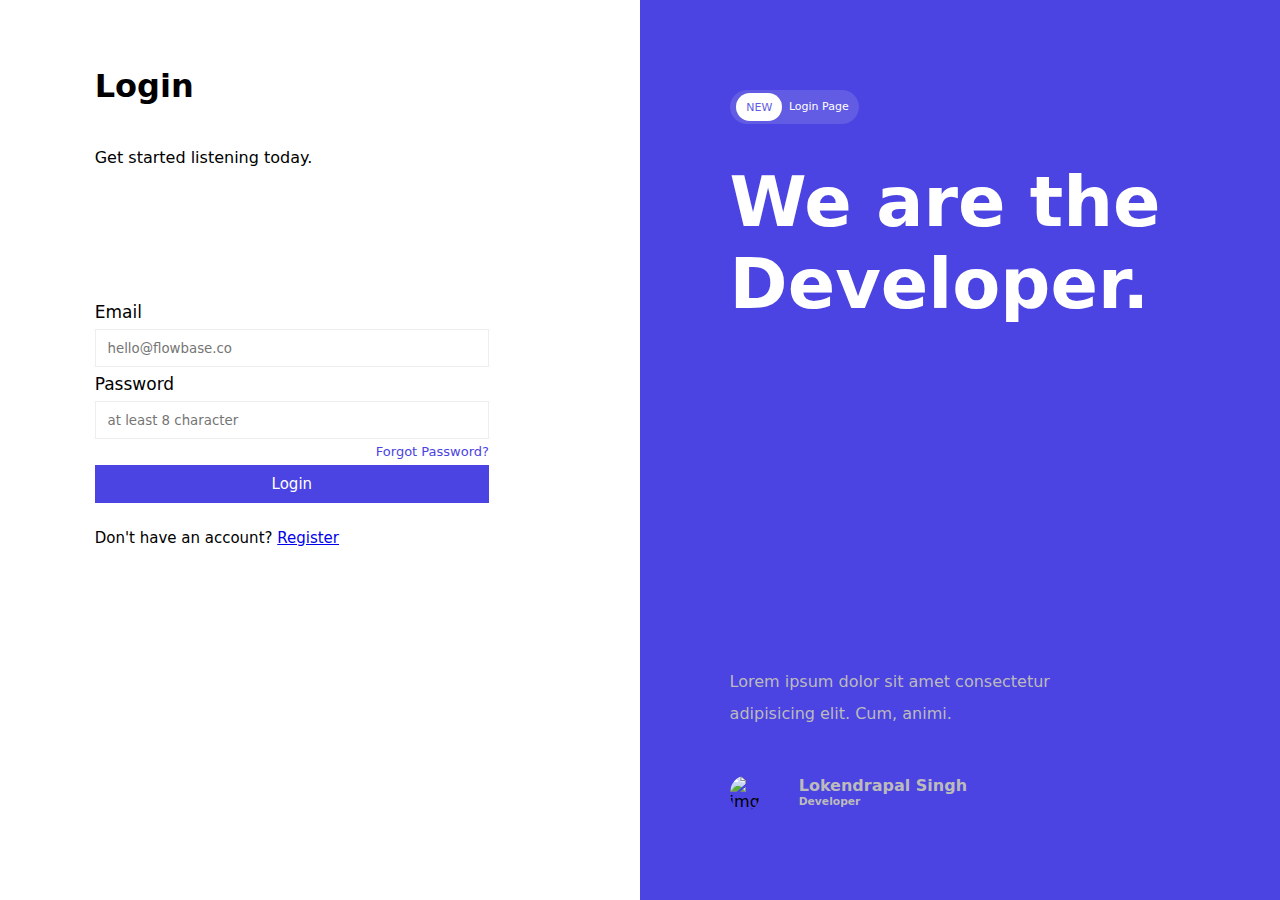
==== index.html @ 6edeefa7 "Add files via upload" ====
<!DOCTYPE html>
<html lang="en">
<head>
    <meta charset="UTF-8">
    <meta name="viewport" content="width=device-width, initial-scale=1.0">
    <title>Login | HireUP</title>
    <link rel="stylesheet" href="style2.css">
</head>
<body>
    <div id="main">
        <div id="body">
            <div id="left"> 
                <div id="ltop">
                    <h1>Login</h1>
                    <p>Get started listening today.</p>
                    
                </div>
                
                <div id="lbtm">
                    <form action="login.php" method="get">
                        <label for="email" >Email</label>
                        <input id="email" placeholder="hello@flowbase.co" type="mail">
                        <label for="password">Password</label>
                        <input id="password" type="password" placeholder="at least 8 character">
                        <a href="#">Forgot Password? </a>
                        <button type="submit">Login</button>
                    </form>
                    <p>Don't have an account? <a href="register.html">Register</a></p>
                </div>
            </div>
            <div id="right">
                <div id="rthead">
                    <div id="nav">
                        <button>new</button>
                        <button>Login page</button>
                    </div>
                    <div id="caption">
                        <h1>We are the </h1>
                        <h1>Developer.</h1>
                    </div>
                </div>
                <div id="rbtm">
                    <div id="testimonial">
                        <div id="text">
                            <p>Lorem ipsum dolor sit amet consectetur adipisicing elit. Cum, animi.</p>
                        </div>
                        <div id="profile">
                            <div id="img"><img src="/profile-img.jpg" alt="img"></div>
                            <div id="details">
                                <h4>Lokendrapal Singh</h4>
                                <h6>Developer</h6>
                            </div>
                            
                        </div>
                    </div>
                </div>
            </div>
        </div>
    </div>
    
    
    
    <script src="https://accounts.google.com/gsi/client" async defer></script>
    <script src="script.js"></script>

</body>
</html>
---- style2.css ----
*{
    margin : 0;
    padding : 0;
    box-sizing: border-box;
    font-family: system-ui, -apple-system, BlinkMacSystemFont, 'Segoe UI', Roboto, Oxygen, Ubuntu, Cantarell, 'Open Sans', 'Helvetica Neue', sans-serif;
}
html,body{
    width : 100%;
    height: 100%;
}
#main{
    height: 100%;
    width: 100%;
    position: relative;
}
#body{
    height: 100%;
    width: 100%;
    position: relative;
}
#left{
    width: 50%;
    height: 100%;
    background-color: #fff;
    position: relative;
    align-items: center;
    padding: 3%;
}
#ltop{
    width: 80%;
    display: flex;
    flex-direction: column;
    line-height: 3;
    padding: 0% 0 10% 10%;

}
#lmid{
    width: 80%;
    align-items: center;
    display: flex;
    justify-content: center;
}
#lbtm{
    width: 80%;
    padding: 10% 0% 10% 10%;
    display: flex;
    flex-direction: column;
    line-height: 2;
}
label{
    font-size: 17px;
    display: flex;
}
input{
    height: 38px;
    width: 100%;
    padding: 3%;
    border: 1px solid #eee;
}
form>a{
    color: #4B43E2;
    text-decoration: none;
    float: right;
    font-size: 13px;
}
form>button{
    width: 100%;
    height: 38px;
    background-color: #4B43E2;
    border: 0px solid black;
    color: #fff;
    font-size: 15px;
}
#lbtm>p{
    font-size: 15px;
    padding-top: 5%;
}
#right{
    width: 50%;
    position: absolute;
    height: 100%;
    background-color: #4B43E2;
    right: 0%;
    top: 0%;
    padding: 7%;
}
#rthead{
    width: 100%;
    height: 80%;
    position: relative;
    
}
#caption{
    padding-top: 8%;
}
#rthead>#caption h1{
    font-size: 70px;
    color: #fff;
}
#nav{
    border-radius: 50px;
    width: 28%;
    height: 6%;
    display: flex;
    border: 0 solid black;
    background-color: #625BE3;

}
#rthead>#nav>button:nth-child(1){
    background-color: #fff;
    border: 0px solid white;
    border-radius: 50px;
    /* height: 50%; */
    margin: 0 5% 0 5%;
    width: 36%;
    height: 80%;
    margin-top: 3%;
    font-size: 11px;
    font-weight: 500;
    color: #625BE3;
    text-transform: uppercase;
    /* padding: 10% 10% 10% 10%; */
}
#rthead>#nav>button:nth-child(2){
    background-color: #625BE3;
    border: 0px solid white;
    border-radius: 50px;
    color: #fff;
    font-size: 11px;
    font-weight: 500;
    text-transform: capitalize;
    white-space: 5;
}
#rbtm{
    height: 20%;
}
#rbtm>#testimonial>#text>p{
    color: #bbb;
    width: 70%;
    padding-bottom: 10%;
    line-height: 2;
}
#rbtm>#testimonial>#profile{
    display: flex;
}
#rbtm>#testimonial>#profile>#details{
    color: #bbb;
}
#rbtm>#testimonial>#profile>#img{
    border-radius: 100%;
    /* object-fit: cover; */
    height: 50px;
    width: 50px;
    padding-right: 15%;
    /* overflow: hidden; */
}
#rbtm>#testimonial>#profile>#img>img{
    border-radius: 100%;
    object-fit: cover;
    height: 50px;
    width: 50px;
}
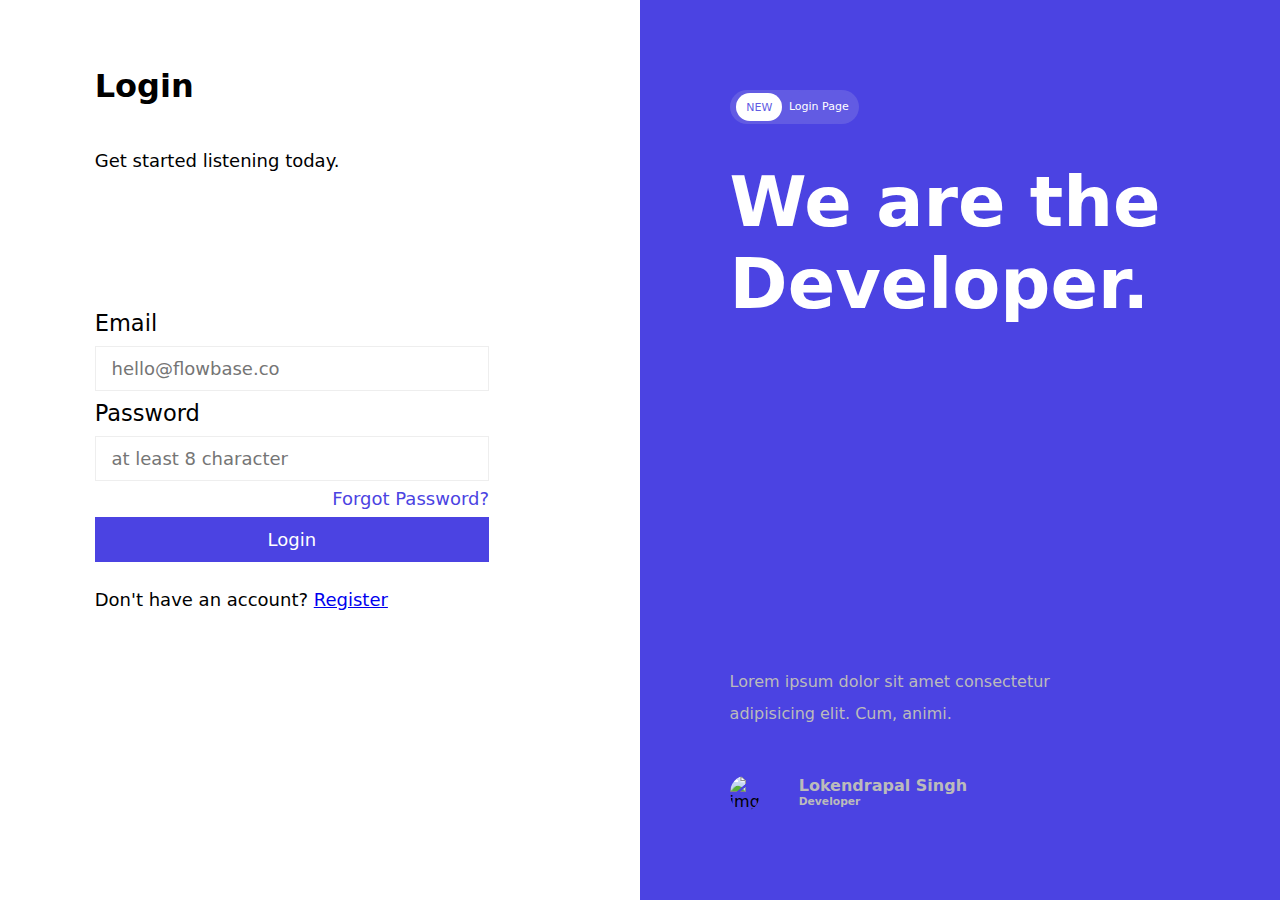
==== commit 3f18ec30: "Add files via upload" ====
--- a/index.html
+++ b/index.html
@@ -3,7 +3,7 @@
 <head>
     <meta charset="UTF-8">
     <meta name="viewport" content="width=device-width, initial-scale=1.0">
-    <title>Login | HireUP</title>
+    <title>Login | Musicly</title>
     <link rel="stylesheet" href="style2.css">
 </head>
 <body>
@@ -12,17 +12,17 @@
             <div id="left"> 
                 <div id="ltop">
                     <h1>Login</h1>
-                    <p>Get started listening today.</p>
+                    <p style="font-size: 2vh;">Get started listening today.</p>
                     
                 </div>
                 
                 <div id="lbtm">
-                    <form action="login.php" method="get">
+                    <form action="login.php" method="post">
                         <label for="email" >Email</label>
-                        <input id="email" placeholder="hello@flowbase.co" type="mail">
+                        <input name="email" id="email" required placeholder="hello@flowbase.co" type="mail">
                         <label for="password">Password</label>
-                        <input id="password" type="password" placeholder="at least 8 character">
-                        <a href="#">Forgot Password? </a>
+                        <input name="password" id="password" required type="password" placeholder="at least 8 character">
+                        <a href="reset.html">Forgot Password? </a>
                         <button type="submit">Login</button>
                     </form>
                     <p>Don't have an account? <a href="register.html">Register</a></p>
@@ -45,7 +45,7 @@
                             <p>Lorem ipsum dolor sit amet consectetur adipisicing elit. Cum, animi.</p>
                         </div>
                         <div id="profile">
-                            <div id="img"><img src="/profile-img.jpg" alt="img"></div>
+                            <div id="img"><img src="profile-img.JPG" alt="img"></div>
                             <div id="details">
                                 <h4>Lokendrapal Singh</h4>
                                 <h6>Developer</h6>
--- a/style2.css
+++ b/style2.css
@@ -4,6 +4,39 @@
     box-sizing: border-box;
     font-family: system-ui, -apple-system, BlinkMacSystemFont, 'Segoe UI', Roboto, Oxygen, Ubuntu, Cantarell, 'Open Sans', 'Helvetica Neue', sans-serif;
 }
+@media screen and (max-width: 600px) {
+    #body{
+        display: flex;
+        align-items: center;
+        justify-content: center;
+        flex-direction: column;
+    }
+    #right{
+        display: none;
+        opacity: 0;
+        visibility: hidden;
+    }
+    #left{
+        width: 100%;
+        height: 100vh;
+    }
+    #ltop{
+        margin: 2vh 0;
+        
+    }
+    #lbtm{
+        margin: 1vh 0vh;
+    }
+    #lbtm>label,input{
+        padding: 2vh 1vh;
+    }
+    *{
+        font-size: 3vh;
+    }
+    form{
+        font-size: 3vh;
+    }
+}
 html,body{
     width : 100%;
     height: 100%;
@@ -19,10 +52,10 @@
     position: relative;
 }
 #left{
-    width: 50%;
+    min-width: 50%;
     height: 100%;
     background-color: #fff;
-    position: relative;
+    position: absolute;
     align-items: center;
     padding: 3%;
 }
@@ -48,39 +81,44 @@
     line-height: 2;
 }
 label{
-    font-size: 17px;
+    font-size: 2.5vh;
     display: flex;
 }
 input{
-    height: 38px;
-    width: 100%;
-    padding: 3%;
+    height: 5vh;
+    width: 100%;
+    padding: 4%;
+    font-size: 2vh;
     border: 1px solid #eee;
 }
 form>a{
     color: #4B43E2;
     text-decoration: none;
     float: right;
-    font-size: 13px;
+    font-size: 2vh;
 }
 form>button{
     width: 100%;
-    height: 38px;
+    height: 5vh;
     background-color: #4B43E2;
     border: 0px solid black;
     color: #fff;
-    font-size: 15px;
+    font-size: 2vh;
+}
+p > a{
+    font-size: 2vh;
 }
 #lbtm>p{
-    font-size: 15px;
+    font-size: 2vh;
     padding-top: 5%;
 }
 #right{
     width: 50%;
+    float: left;
+    right: 0;
     position: absolute;
     height: 100%;
     background-color: #4B43E2;
-    right: 0%;
     top: 0%;
     padding: 7%;
 }
